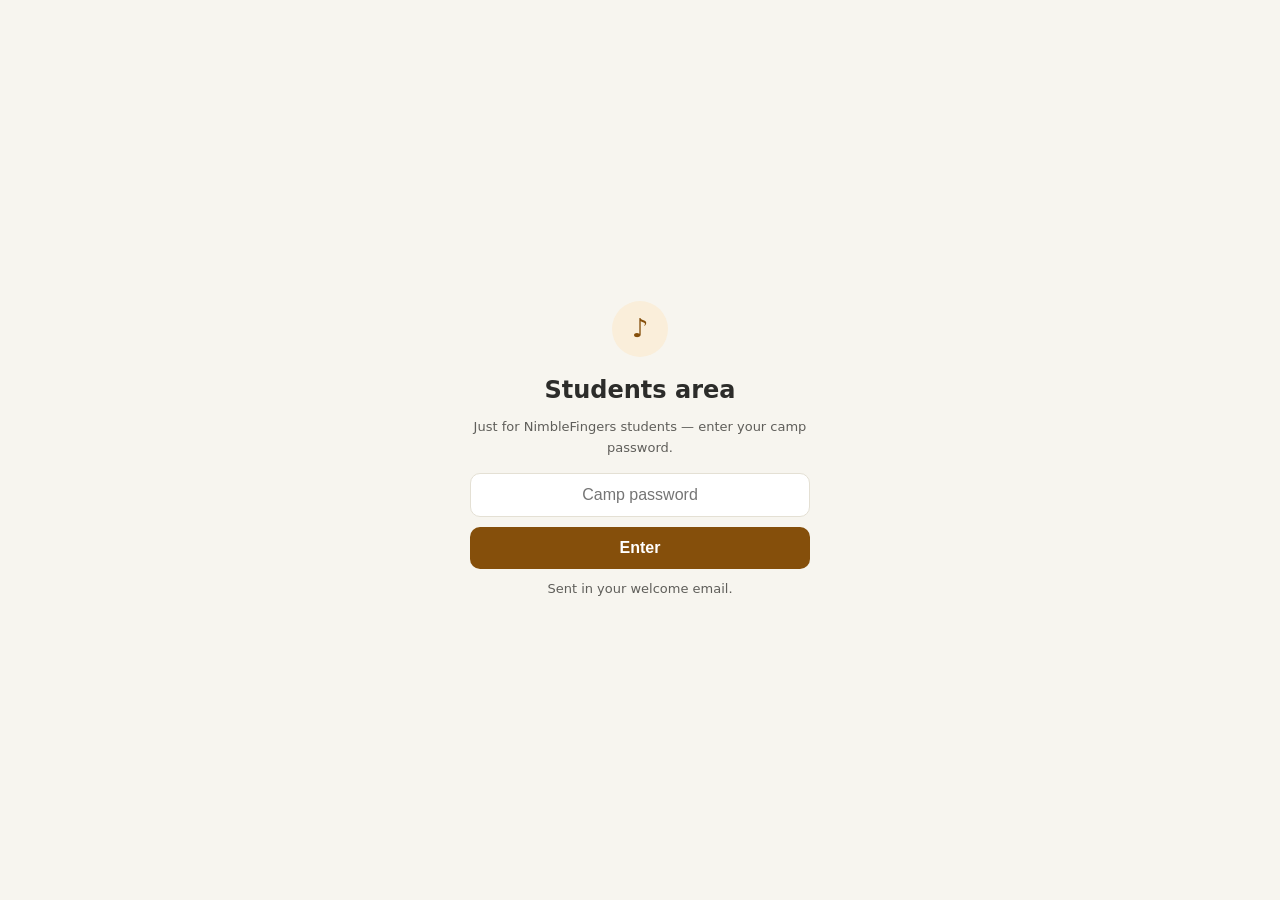
==== camps/nimblefingers/index.html @ 29101916 "Scaffold daleadkins.net teaching hub Root redirects to daleadkins.com; per-camp password-gated pages" ====
<!DOCTYPE html>
<html lang="en">
<head>
  <meta charset="utf-8">
  <meta name="viewport" content="width=device-width, initial-scale=1">
  <meta name="robots" content="noindex">
  <title>NimbleFingers · Students</title>
  <style>
    :root{
      --bg:#f7f5ef; --ink:#2c2c2a; --muted:#5f5e5a; --line:#e4e0d4;
      --card:#ffffff; --warm:#854f0b; --warm-bg:#faeeda;
    }
    *{box-sizing:border-box}
    body{margin:0;font-family:system-ui,-apple-system,"Segoe UI",sans-serif;
      background:var(--bg);color:var(--ink);line-height:1.6;-webkit-text-size-adjust:100%}
    .wrap{max-width:640px;margin:0 auto;padding:24px 18px 56px}
    h1{font-size:24px;font-weight:600;margin:0}
    h2{font-size:15px;font-weight:600;color:var(--muted);text-transform:none;
      margin:30px 0 10px;letter-spacing:.01em}
    p{margin:0}
    a{color:var(--warm)}
    .brand{font-size:15px;color:var(--muted)}
    .meta{font-size:15px;color:var(--muted);margin-top:4px}
    .card{background:var(--card);border:1px solid var(--line);border-radius:14px;
      padding:14px;margin-bottom:10px}
    .row{display:flex;align-items:center;gap:12px}
    .row .t{flex:1;font-size:15px}
    .pill{display:inline-block;background:var(--warm-bg);color:var(--warm);
      font-size:13px;padding:3px 10px;border-radius:8px}
    audio{width:100%;margin-top:10px}
    .video{position:relative;aspect-ratio:16/9;border-radius:10px;overflow:hidden;
      background:#ece8dd;margin-top:10px}
    .video iframe{position:absolute;inset:0;width:100%;height:100%;border:0}
    .dl{color:var(--ink);text-decoration:none}
    .dl small{color:var(--muted)}
    /* ---- password gate (PLACEHOLDER protection — see README, replace with StatiCrypt before publishing real content) ---- */
    #gate{position:fixed;inset:0;background:var(--bg);display:grid;place-items:center;padding:24px;z-index:10}
    #gate .box{max-width:340px;width:100%;text-align:center}
    #gate input{width:100%;padding:12px;font-size:16px;border:1px solid var(--line);
      border-radius:10px;text-align:center;margin:14px 0 10px}
    #gate button{width:100%;padding:12px;font-size:16px;font-weight:600;border:0;
      border-radius:10px;background:var(--warm);color:#fff;cursor:pointer}
    .lock{width:56px;height:56px;border-radius:50%;background:var(--warm-bg);
      color:var(--warm);display:grid;place-items:center;margin:0 auto 14px;font-size:26px}
    .hint{font-size:13px;color:var(--muted);margin-top:10px}
    #content{display:none}
  </style>
</head>
<body>

  <!-- ============ PASSWORD GATE (placeholder) ============ -->
  <div id="gate">
    <div class="box">
      <div class="lock">♪</div>
      <h1>Students area</h1>
      <p class="hint" style="margin-top:8px">Just for NimbleFingers students — enter your camp password.</p>
      <input id="pw" type="password" placeholder="Camp password" autocomplete="off" autocapitalize="off">
      <button id="go">Enter</button>
      <p class="hint" id="msg">Sent in your welcome email.</p>
    </div>
  </div>

  <!-- ============ STUDENT CONTENT (this is what StatiCrypt encrypts) ============ -->
  <div id="content">
    <div class="wrap">
      <p class="brand">NimbleFingers · students</p>
      <h1>Welcome, fiddlers and pickers</h1>
      <p class="meta">Starts July 5 · Sorrento, BC</p>

      <h2>Before camp</h2>
      <div class="card row">
        <div class="t">What to bring + warm-up tunes</div>
        <span class="pill">prep</span>
      </div>

      <h2>Lessons</h2>
      <div class="card">
        <div class="row"><div class="t">Soldier's Joy — slow practice</div></div>
        <!-- Drop the audio file in /camps/nimblefingers/media/ and update src -->
        <audio controls preload="none">
          <source src="media/soldiers-joy-slow.mp3" type="audio/mpeg">
        </audio>
      </div>

      <div class="card">
        <div class="row"><div class="t">Right-hand technique</div></div>
        <!-- Paste an UNLISTED YouTube/Vimeo embed URL below -->
        <div class="video">
          <iframe src="" title="Right-hand technique" allowfullscreen loading="lazy"></iframe>
        </div>
      </div>

      <h2>Handouts</h2>
      <div class="card row">
        <a class="dl t" href="handouts/chord-sheet.pdf">Chord sheet <small>· PDF</small></a>
      </div>
      <div class="card row">
        <a class="dl t" href="handouts/soldiers-joy-tab.pdf">Soldier's Joy — tab <small>· PDF</small></a>
      </div>
    </div>
  </div>

  <script>
    // PLACEHOLDER GATE ONLY. This does NOT truly protect content — the page
    // source is still public. Before publishing real material, encrypt this
    // file with StatiCrypt using the camp password (see README). The student
    // experience (type password -> content) stays identical.
    (function(){
      var PW="nimblefingers26";
      var gate=document.getElementById('gate'),content=document.getElementById('content'),
          pw=document.getElementById('pw'),go=document.getElementById('go'),msg=document.getElementById('msg');
      function unlock(){gate.style.display='none';content.style.display='block';
        try{sessionStorage.setItem('nf','1');}catch(e){}}
      function tryit(){
        if((pw.value||'').toLowerCase().replace(/\s/g,'')===PW){unlock();}
        else{msg.textContent='Hmm, that password didn’t work — check your welcome email.';}
      }
      go.addEventListener('click',tryit);
      pw.addEventListener('keydown',function(e){if(e.key==='Enter')tryit();});
      try{if(sessionStorage.getItem('nf')==='1')unlock();}catch(e){}
    })();
  </script>
</body>
</html>
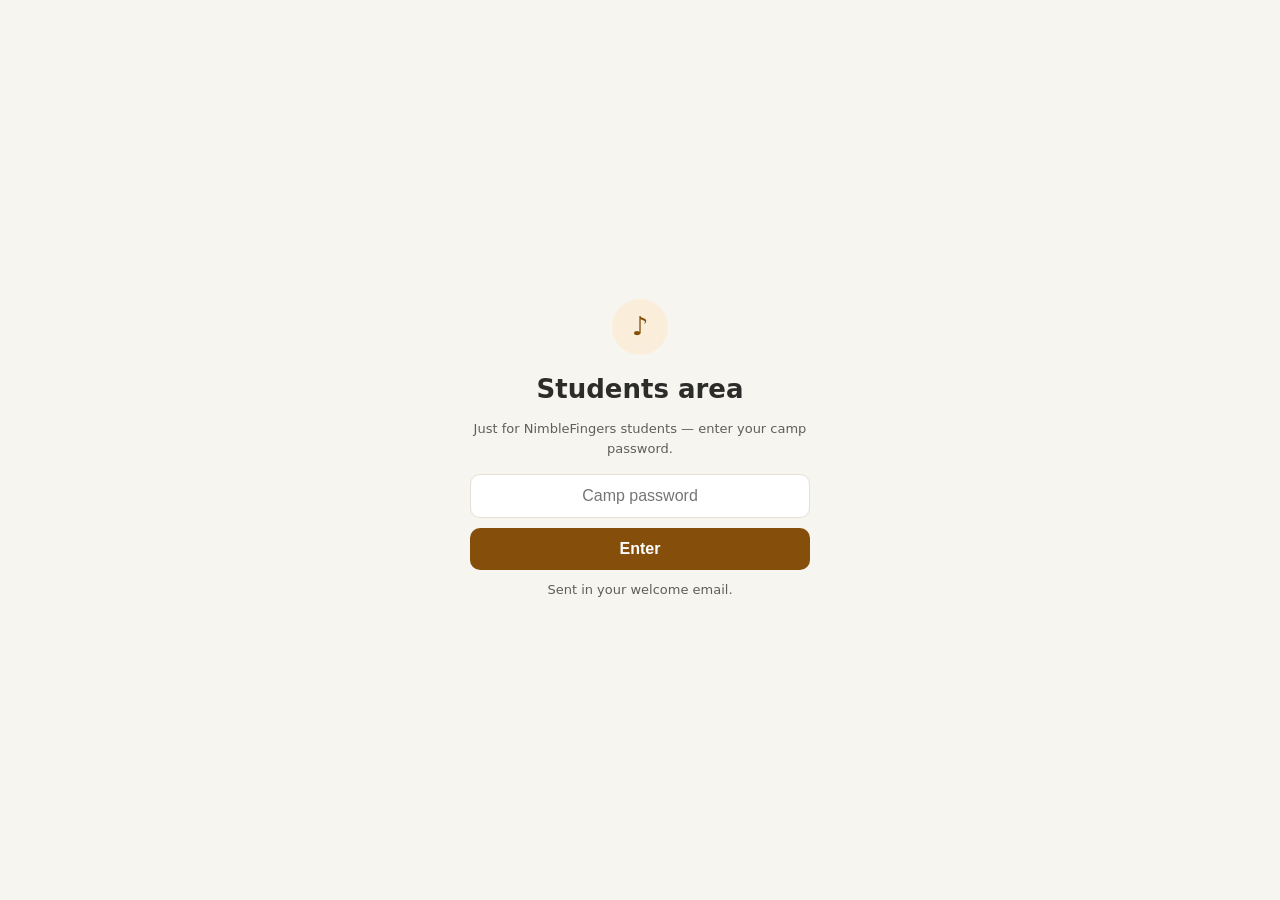
==== commit 45af4c25: "Rebuild NimbleFingers as a data-driven page (DropPost pattern) Shell + shared css/camp.css + js/camp" ====
--- a/camps/nimblefingers/index.html
+++ b/camps/nimblefingers/index.html
@@ -5,50 +5,11 @@
   <meta name="viewport" content="width=device-width, initial-scale=1">
   <meta name="robots" content="noindex">
   <title>NimbleFingers · Students</title>
-  <style>
-    :root{
-      --bg:#f7f5ef; --ink:#2c2c2a; --muted:#5f5e5a; --line:#e4e0d4;
-      --card:#ffffff; --warm:#854f0b; --warm-bg:#faeeda;
-    }
-    *{box-sizing:border-box}
-    body{margin:0;font-family:system-ui,-apple-system,"Segoe UI",sans-serif;
-      background:var(--bg);color:var(--ink);line-height:1.6;-webkit-text-size-adjust:100%}
-    .wrap{max-width:640px;margin:0 auto;padding:24px 18px 56px}
-    h1{font-size:24px;font-weight:600;margin:0}
-    h2{font-size:15px;font-weight:600;color:var(--muted);text-transform:none;
-      margin:30px 0 10px;letter-spacing:.01em}
-    p{margin:0}
-    a{color:var(--warm)}
-    .brand{font-size:15px;color:var(--muted)}
-    .meta{font-size:15px;color:var(--muted);margin-top:4px}
-    .card{background:var(--card);border:1px solid var(--line);border-radius:14px;
-      padding:14px;margin-bottom:10px}
-    .row{display:flex;align-items:center;gap:12px}
-    .row .t{flex:1;font-size:15px}
-    .pill{display:inline-block;background:var(--warm-bg);color:var(--warm);
-      font-size:13px;padding:3px 10px;border-radius:8px}
-    audio{width:100%;margin-top:10px}
-    .video{position:relative;aspect-ratio:16/9;border-radius:10px;overflow:hidden;
-      background:#ece8dd;margin-top:10px}
-    .video iframe{position:absolute;inset:0;width:100%;height:100%;border:0}
-    .dl{color:var(--ink);text-decoration:none}
-    .dl small{color:var(--muted)}
-    /* ---- password gate (PLACEHOLDER protection — see README, replace with StatiCrypt before publishing real content) ---- */
-    #gate{position:fixed;inset:0;background:var(--bg);display:grid;place-items:center;padding:24px;z-index:10}
-    #gate .box{max-width:340px;width:100%;text-align:center}
-    #gate input{width:100%;padding:12px;font-size:16px;border:1px solid var(--line);
-      border-radius:10px;text-align:center;margin:14px 0 10px}
-    #gate button{width:100%;padding:12px;font-size:16px;font-weight:600;border:0;
-      border-radius:10px;background:var(--warm);color:#fff;cursor:pointer}
-    .lock{width:56px;height:56px;border-radius:50%;background:var(--warm-bg);
-      color:var(--warm);display:grid;place-items:center;margin:0 auto 14px;font-size:26px}
-    .hint{font-size:13px;color:var(--muted);margin-top:10px}
-    #content{display:none}
-  </style>
+  <link rel="stylesheet" href="../../css/camp.css">
 </head>
 <body>
 
-  <!-- ============ PASSWORD GATE (placeholder) ============ -->
+  <!-- Password gate (placeholder — encrypt with StatiCrypt before publishing real content) -->
   <div id="gate">
     <div class="box">
       <div class="lock">♪</div>
@@ -60,65 +21,21 @@
     </div>
   </div>
 
-  <!-- ============ STUDENT CONTENT (this is what StatiCrypt encrypts) ============ -->
+  <!-- Rendered from content.json by camp.js -->
   <div id="content">
+    <header class="hero" id="hero">
+      <div class="hero-inner">
+        <h1 id="hero-title">&nbsp;</h1>
+        <p class="hero-sub" id="hero-sub"></p>
+      </div>
+    </header>
     <div class="wrap">
-      <p class="brand">NimbleFingers · students</p>
-      <h1>Welcome, fiddlers and pickers</h1>
-      <p class="meta">Starts July 5 · Sorrento, BC</p>
-
-      <h2>Before camp</h2>
-      <div class="card row">
-        <div class="t">What to bring + warm-up tunes</div>
-        <span class="pill">prep</span>
-      </div>
-
-      <h2>Lessons</h2>
-      <div class="card">
-        <div class="row"><div class="t">Soldier's Joy — slow practice</div></div>
-        <!-- Drop the audio file in /camps/nimblefingers/media/ and update src -->
-        <audio controls preload="none">
-          <source src="media/soldiers-joy-slow.mp3" type="audio/mpeg">
-        </audio>
-      </div>
-
-      <div class="card">
-        <div class="row"><div class="t">Right-hand technique</div></div>
-        <!-- Paste an UNLISTED YouTube/Vimeo embed URL below -->
-        <div class="video">
-          <iframe src="" title="Right-hand technique" allowfullscreen loading="lazy"></iframe>
-        </div>
-      </div>
-
-      <h2>Handouts</h2>
-      <div class="card row">
-        <a class="dl t" href="handouts/chord-sheet.pdf">Chord sheet <small>· PDF</small></a>
-      </div>
-      <div class="card row">
-        <a class="dl t" href="handouts/soldiers-joy-tab.pdf">Soldier's Joy — tab <small>· PDF</small></a>
-      </div>
+      <p class="welcome" id="welcome"></p>
+      <div id="posts"></div>
+      <div id="sections"></div>
     </div>
   </div>
 
-  <script>
-    // PLACEHOLDER GATE ONLY. This does NOT truly protect content — the page
-    // source is still public. Before publishing real material, encrypt this
-    // file with StatiCrypt using the camp password (see README). The student
-    // experience (type password -> content) stays identical.
-    (function(){
-      var PW="nimblefingers26";
-      var gate=document.getElementById('gate'),content=document.getElementById('content'),
-          pw=document.getElementById('pw'),go=document.getElementById('go'),msg=document.getElementById('msg');
-      function unlock(){gate.style.display='none';content.style.display='block';
-        try{sessionStorage.setItem('nf','1');}catch(e){}}
-      function tryit(){
-        if((pw.value||'').toLowerCase().replace(/\s/g,'')===PW){unlock();}
-        else{msg.textContent='Hmm, that password didn’t work — check your welcome email.';}
-      }
-      go.addEventListener('click',tryit);
-      pw.addEventListener('keydown',function(e){if(e.key==='Enter')tryit();});
-      try{if(sessionStorage.getItem('nf')==='1')unlock();}catch(e){}
-    })();
-  </script>
+  <script src="../../js/camp.js"></script>
 </body>
 </html>
--- a/css/camp.css
+++ b/css/camp.css
@@ -0,0 +1,52 @@
+:root{
+  --bg:#f7f5ef; --ink:#2c2c2a; --muted:#5f5e5a; --faint:#888780;
+  --line:#e4e0d4; --card:#ffffff; --warm:#854f0b; --warm-bg:#faeeda; --link:#185fa5;
+}
+*{box-sizing:border-box}
+body{margin:0;font-family:system-ui,-apple-system,"Segoe UI",sans-serif;
+  background:var(--bg);color:var(--ink);line-height:1.6;-webkit-text-size-adjust:100%}
+.wrap{max-width:680px;margin:0 auto;padding:0 18px 64px}
+h1{font-size:26px;font-weight:600;margin:0}
+h2{font-size:14px;font-weight:600;color:var(--faint);letter-spacing:.04em;text-transform:uppercase;margin:32px 0 12px}
+h3{font-size:16px;font-weight:600;margin:0}
+p{margin:0}
+a{color:var(--link)}
+
+/* header */
+.hero{position:relative;min-height:230px;display:flex;align-items:flex-end;
+  background-size:cover;background-position:center;border-radius:0 0 18px 18px;overflow:hidden}
+.hero::after{content:"";position:absolute;inset:0;background:linear-gradient(transparent,rgba(0,0,0,.6))}
+.hero-inner{position:relative;z-index:1;color:#fff;padding:20px 18px;max-width:680px;margin:0 auto;width:100%}
+.hero-inner h1{color:#fff}
+.hero-sub{color:#f3efe6;font-size:15px;margin-top:4px}
+.welcome{font-size:16px;color:var(--muted);margin:18px 0 0}
+
+/* cards / posts */
+.card{background:var(--card);border:0.5px solid var(--line);border-radius:14px;padding:16px;margin-bottom:12px}
+.post-date{font-size:12px;color:var(--faint)}
+.post-title{font-size:17px;font-weight:600;margin:3px 0 8px}
+.post-body p{margin:0 0 10px;color:var(--ink)}
+
+/* media */
+.video{position:relative;aspect-ratio:16/9;border-radius:10px;overflow:hidden;background:#ece8dd;margin-top:8px}
+.video iframe{position:absolute;inset:0;width:100%;height:100%;border:0}
+.video-ph{position:absolute;inset:0;display:flex;align-items:center;justify-content:center;color:var(--faint);font-size:14px}
+.media-title{font-size:15px;font-weight:500;margin:8px 0 0}
+.yt{display:inline-flex;align-items:center;gap:6px;font-size:13px;color:var(--link);text-decoration:none;margin-top:6px}
+audio{width:100%;margin-top:10px}
+.vblock{margin-bottom:18px}
+
+/* list items */
+.note{padding:9px 0;border-bottom:0.5px solid var(--line);color:var(--ink)}
+.linkrow{display:block;padding:11px 0;border-bottom:0.5px solid var(--line);text-decoration:none;color:var(--link)}
+.note:last-child,.linkrow:last-child{border-bottom:none}
+
+/* password gate (placeholder — see README/StatiCrypt) */
+#gate{position:fixed;inset:0;background:var(--bg);display:grid;place-items:center;padding:24px;z-index:10}
+#gate .box{max-width:340px;width:100%;text-align:center}
+#gate .lock{width:56px;height:56px;border-radius:50%;background:var(--warm-bg);color:var(--warm);
+  display:grid;place-items:center;margin:0 auto 14px;font-size:26px}
+#gate input{width:100%;padding:12px;font-size:16px;border:1px solid var(--line);border-radius:10px;text-align:center;margin:14px 0 10px}
+#gate button{width:100%;padding:12px;font-size:16px;font-weight:600;border:0;border-radius:10px;background:var(--warm);color:#fff;cursor:pointer}
+.hint{font-size:13px;color:var(--muted);margin-top:10px}
+#content{display:none}
